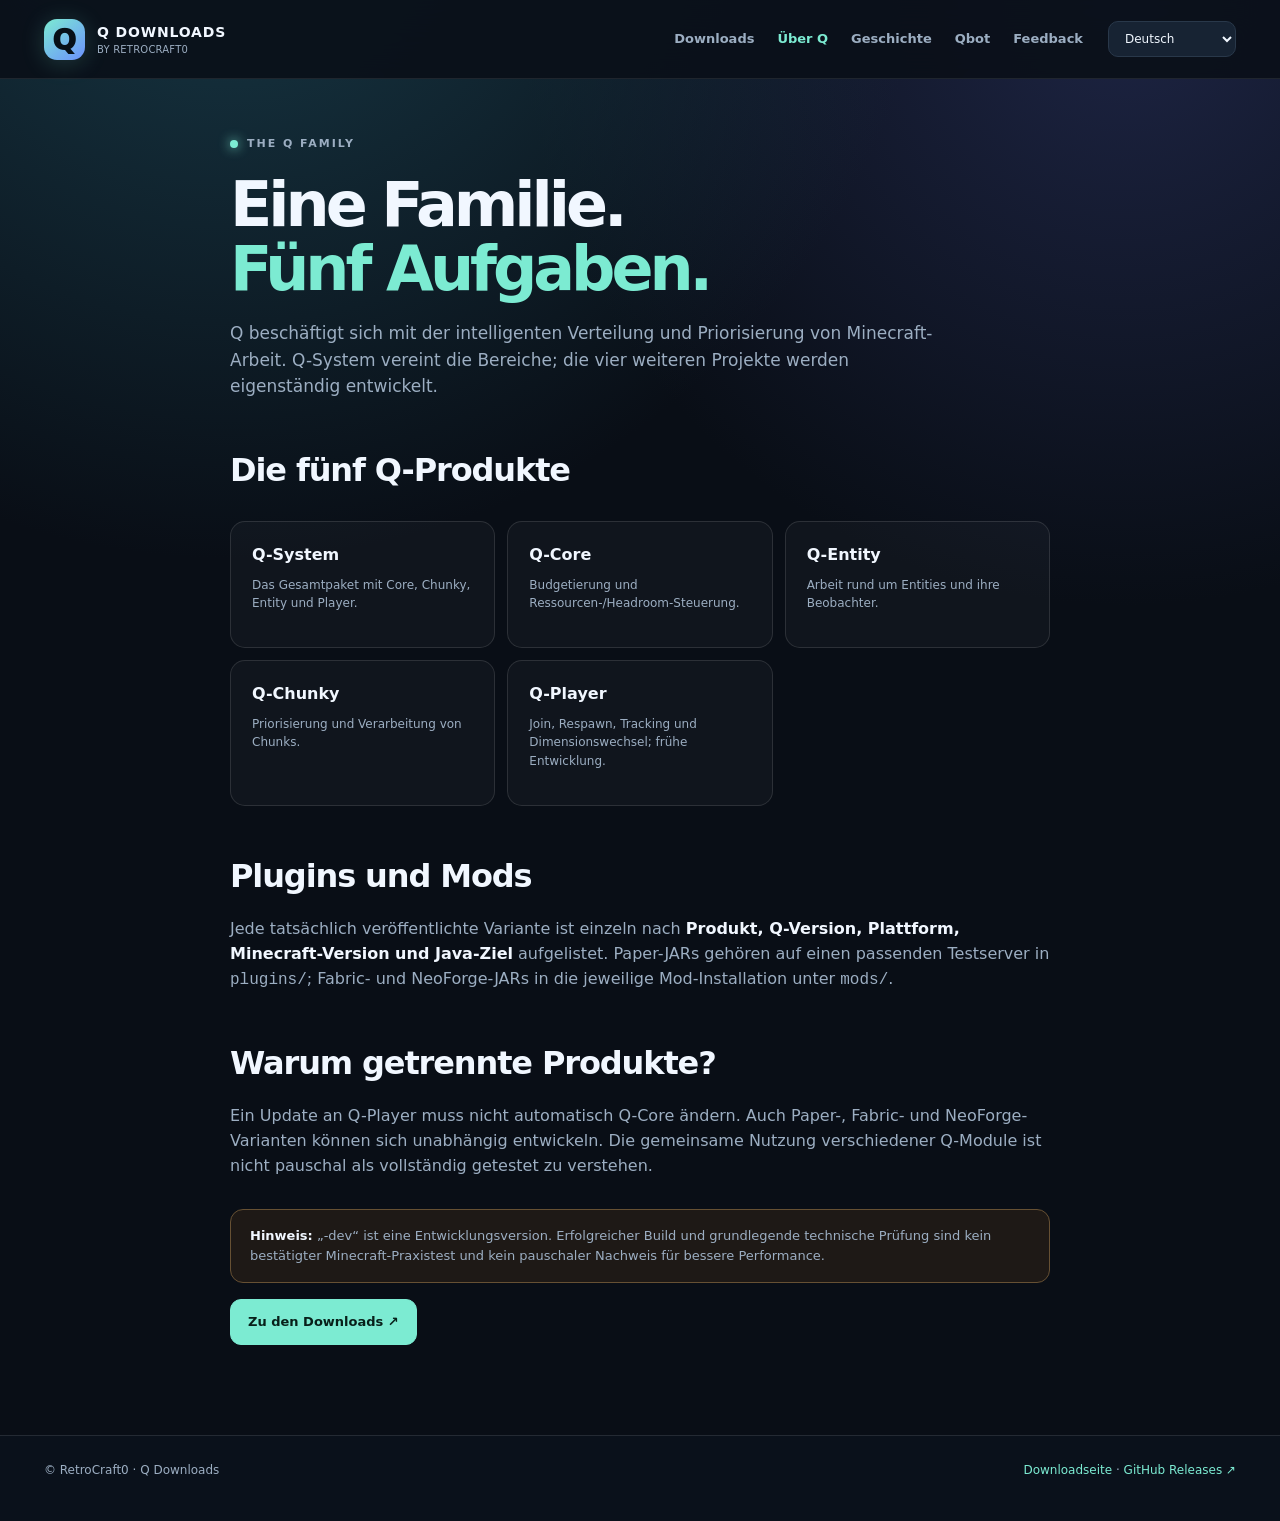
==== about.html @ 0aa8bb76 "Add redesigned about information page" ====
<!doctype html><html lang="de"><head><meta charset="utf-8"><meta name="viewport" content="width=device-width,initial-scale=1"><meta name="theme-color" content="#090e16"><title>Über Q · Q Downloads</title><link rel="stylesheet" href="./site.css"></head><body><header class="header"><div class="shell header-inner"><a class="logo" href="./"><span class="logo-mark">Q</span><span>Q DOWNLOADS<small>BY RETROCRAFT0</small></span></a><nav class="nav" aria-label="Navigation"><a href="./">Downloads</a><a href="./about.html" aria-current="page">Über Q</a><a href="./history.html">Geschichte</a><a href="./qbot.html">Qbot</a><a href="https://github.com/retrocraft0-hub/Q-Downloads/issues">Feedback</a></nav><div class="locale"><label for="locale" style="position:absolute;left:-9999px">Sprache / Language</label><select id="locale" aria-label="Sprache / Language"></select></div></div></header><main class="shell"><article class="editorial" lang="de" data-language="de"><p class="eyebrow"><span class="dot"></span>THE Q FAMILY</p><h1>Eine Familie.<br><em>Fünf Aufgaben.</em></h1><p class="lead">Q beschäftigt sich mit der intelligenten Verteilung und Priorisierung von Minecraft-Arbeit. Q-System vereint die Bereiche; die vier weiteren Projekte werden eigenständig entwickelt.</p><h2>Die fünf Q-Produkte</h2><div class="resources" style="grid-template-columns:repeat(auto-fit,minmax(230px,1fr));margin-bottom:25px"><div class="resource"><strong>Q-System</strong><p>Das Gesamtpaket mit Core, Chunky, Entity und Player.</p></div><div class="resource"><strong>Q-Core</strong><p>Budgetierung und Ressourcen-/Headroom-Steuerung.</p></div><div class="resource"><strong>Q-Entity</strong><p>Arbeit rund um Entities und ihre Beobachter.</p></div><div class="resource"><strong>Q-Chunky</strong><p>Priorisierung und Verarbeitung von Chunks.</p></div><div class="resource"><strong>Q-Player</strong><p>Join, Respawn, Tracking und Dimensionswechsel; frühe Entwicklung.</p></div></div><h2>Plugins und Mods</h2><p>Jede tatsächlich veröffentlichte Variante ist einzeln nach <strong>Produkt, Q-Version, Plattform, Minecraft-Version und Java-Ziel</strong> aufgelistet. Paper-JARs gehören auf einen passenden Testserver in <code>plugins/</code>; Fabric- und NeoForge-JARs in die jeweilige Mod-Installation unter <code>mods/</code>.</p><h2>Warum getrennte Produkte?</h2><p>Ein Update an Q-Player muss nicht automatisch Q-Core ändern. Auch Paper-, Fabric- und NeoForge-Varianten können sich unabhängig entwickeln. Die gemeinsame Nutzung verschiedener Q-Module ist nicht pauschal als vollständig getestet zu verstehen.</p><p class="notice"><strong>Hinweis:</strong> „-dev“ ist eine Entwicklungsversion. Erfolgreicher Build und grundlegende technische Prüfung sind kein bestätigter Minecraft-Praxistest und kein pauschaler Nachweis für bessere Performance.</p><p><a class="primary" href="./#products">Zu den Downloads ↗</a></p></article><article class="editorial" lang="en" data-language="en" hidden><p class="eyebrow"><span class="dot"></span>THE Q FAMILY</p><h1>One family.<br><em>Five focuses.</em></h1><p class="lead">Q explores how Minecraft work can be prioritised and distributed more efficiently. Q-System bundles the areas; the four other projects evolve independently.</p><h2>Five products</h2><div class="resources" style="grid-template-columns:repeat(auto-fit,minmax(230px,1fr));margin-bottom:25px"><div class="resource"><strong>Q-System</strong><p>The complete bundle.</p></div><div class="resource"><strong>Q-Core</strong><p>Resource budgets and headroom.</p></div><div class="resource"><strong>Q-Entity</strong><p>Entities and observers.</p></div><div class="resource"><strong>Q-Chunky</strong><p>Chunk work and prioritisation.</p></div><div class="resource"><strong>Q-Player</strong><p>Join, respawn, tracking and dimension changes; early development.</p></div></div><h2>Plugins and mods</h2><p>Each published variant has its own <strong>product, Q version, platform, Minecraft version and Java target</strong>. Put Paper builds in a matching test server's <code>plugins/</code> directory, and Fabric/NeoForge builds in <code>mods/</code> on compatible installations.</p><h2>Why separate products?</h2><p>Q-Player updates need not change Q-Core; loader targets evolve independently. Mixed-module compatibility should never be assumed to be fully tested.</p><p class="notice"><strong>Note:</strong> “-dev” means a development build. A successful build is not proof of full Minecraft testing or improved performance.</p><p><a class="primary" href="./#products">Browse downloads ↗</a></p></article></main><footer class="footer"><div class="shell footer-inner"><span>© RetroCraft0 · Q Downloads</span><span><a href="./">Downloadseite</a> · <a href="https://github.com/retrocraft0-hub/Q-Downloads/releases">GitHub Releases ↗</a></span></div></footer><script src="./i18n.js"></script><script src="./pages.js"></script></body></html>
---- site.css ----
:root{color-scheme:dark;--bg:#090e16;--surface:#111b28;--surface2:#192538;--line:#29384a;--white:#f1f7ff;--muted:#9caec2;--aqua:#7cebd2;--blue:#84b3ff;--pink:#b99cff;--radius:20px}*{box-sizing:border-box}html{scroll-behavior:smooth}body{margin:0;background:radial-gradient(circle at 18% -10%,#183b49 0,transparent 36%),radial-gradient(circle at 88% 0,#1d2443 0,transparent 32%),var(--bg);color:var(--white);font:16px/1.55 Inter,ui-sans-serif,system-ui,-apple-system,Segoe UI,sans-serif;min-height:100vh}a{color:inherit}button,select{font:inherit}button:focus-visible,a:focus-visible,select:focus-visible{outline:2px solid var(--aqua);outline-offset:4px}button{cursor:pointer}button:disabled,select:disabled{cursor:not-allowed;opacity:.48}[hidden]{display:none!important}.shell{width:min(1192px,calc(100% - 40px));margin:auto}.header{position:sticky;top:0;z-index:20;background:#0a1019e8;backdrop-filter:blur(22px);border-bottom:1px solid #ffffff16}.header-inner{display:flex;align-items:center;gap:25px;min-height:78px}.logo{font-size:14px;font-weight:850;letter-spacing:.06em;text-decoration:none;display:flex;align-items:center;gap:12px;white-space:nowrap}.logo-mark{display:grid;place-items:center;background:linear-gradient(140deg,var(--aqua),#6c91fd);color:#071018;width:41px;height:41px;border-radius:13px;font-size:28px;font-weight:950;box-shadow:0 3px 23px #75dfc633}.logo small{display:block;letter-spacing:.02em;color:var(--muted);font-weight:450;font-size:10px;line-height:1.2}.nav{display:flex;align-items:center;gap:23px;margin-left:auto}.nav a{text-decoration:none;font-size:13px;font-weight:650;color:var(--muted);transition:color .15s}.nav a:hover,.nav a[aria-current=page]{color:var(--aqua)}.locale{width:128px;flex-shrink:0}.locale select{background:#172333;border:1px solid var(--line);border-radius:10px;color:var(--white);padding:9px 12px;width:100%;font-size:12px}.hero{padding:76px 0 44px;position:relative}.eyebrow{display:inline-flex;align-items:center;gap:9px;color:var(--aqua);font-size:11px;font-weight:850;letter-spacing:.18em;text-transform:uppercase;margin:0 0 20px}.dot{height:8px;width:8px;background:var(--aqua);border-radius:50%;box-shadow:0 0 12px var(--aqua)}h1{letter-spacing:-.065em;font-weight:860;line-height:1.04;font-size:clamp(40px,6.4vw,78px);max-width:850px;margin:0 0 19px}h1 em{color:var(--aqua);font-style:normal}h2{letter-spacing:-.035em;font-size:clamp(23px,3vw,32px);margin:0}h3{letter-spacing:-.025em;margin:0}.lead{color:var(--muted);font-size:17px;max-width:720px;margin:0}.hero-actions{display:flex;gap:13px;flex-wrap:wrap;margin:29px 0 0}.primary,.secondary{display:inline-flex;justify-content:center;align-items:center;gap:8px;border-radius:11px;padding:12px 17px;text-decoration:none;font-weight:800;font-size:13px}.primary{background:var(--aqua);color:#08201a;border:1px solid var(--aqua)}.primary:hover{background:#b4ffe8}.secondary{background:#ffffff0c;border:1px solid #ffffff25;color:var(--white)}.secondary:hover{border-color:var(--aqua)}.micro{font-size:12px;color:var(--muted)}.section-head{display:flex;justify-content:space-between;align-items:end;gap:18px;margin-bottom:24px}.section-head p{font-size:14px;color:var(--muted);max-width:470px;margin:7px 0 0}.section-label{font-size:11px;letter-spacing:.15em;color:var(--aqua);font-weight:800;text-transform:uppercase;margin:0 0 9px}.products{display:grid;grid-template-columns:repeat(6,minmax(0,1fr));gap:16px}.product-card{grid-column:span 2;text-align:left;color:var(--white);border:1px solid #ffffff20;border-radius:20px;overflow:hidden;background:#101925;display:flex;flex-direction:column;padding:0;min-height:310px;transition:transform .18s,border-color .18s,box-shadow .18s}.product-card:nth-child(4),.product-card:nth-child(5){grid-column:span 3}.product-card:hover,.product-card[aria-pressed=true]{transform:translateY(-3px);border-color:var(--shade,var(--aqua));box-shadow:0 12px 40px #0005}.product-card[aria-pressed=true]{outline:2px solid var(--shade,var(--aqua));outline-offset:2px}.art{height:166px;display:flex;align-items:center;justify-content:center;position:relative;overflow:hidden;background:radial-gradient(circle at 55% 45%,color-mix(in srgb,var(--shade) 24%,transparent),transparent 54%),linear-gradient(145deg,#1c2b3c,#0c1420)}.art:before{content:'';position:absolute;width:220px;height:220px;border:1px solid color-mix(in srgb,var(--shade) 35%,transparent);border-radius:38%;transform:rotate(32deg) scale(.83)}.art:after{content:'';position:absolute;width:145px;height:145px;border:1px dashed color-mix(in srgb,var(--shade) 60%,transparent);border-radius:40%;transform:rotate(-15deg)}.symbol{color:var(--shade);font-size:78px;font-weight:250;line-height:1;z-index:1;text-shadow:0 0 38px color-mix(in srgb,var(--shade) 45%,transparent)}.art-code{position:absolute;top:12px;left:16px;font-size:10px;color:var(--shade);letter-spacing:.19em;font-weight:850}.prod-text{padding:18px 19px 21px;display:flex;flex:1;flex-direction:column}.prod-text strong{font-size:19px;letter-spacing:-.035em}.prod-text p{color:var(--muted);font-size:13px;margin:7px 0 12px;flex:1}.prod-foot{color:var(--shade);font-size:12px;font-weight:750}.system{--shade:#7cebd2}.core{--shade:#87b7ff}.entity{--shade:#bbabff}.chunky{--shade:#ffbc7c}.player{--shade:#ff8faf}.browser{padding:78px 0 44px;scroll-margin-top:95px}.browser-panel{border:1px solid #ffffff22;border-radius:22px;background:linear-gradient(155deg,#192539,#101923);padding:26px}.steps{display:grid;grid-template-columns:repeat(3,minmax(0,1fr));gap:14px;margin:23px 0 9px}.step label{display:block;font-size:12px;font-weight:800;color:var(--muted);margin:0 0 9px}.step label span{display:inline-grid;place-items:center;width:21px;height:21px;border-radius:50%;background:#30465a;color:var(--aqua);margin-right:6px}.step select{border:1px solid #46576d;width:100%;height:48px;background:#0c1623;color:var(--white);border-radius:10px;padding:0 13px}.selection{display:flex;justify-content:space-between;align-items:center;gap:12px;margin-top:15px}.selection p{color:var(--muted);font-size:12px;margin:0}.clear{background:none;color:var(--aqua);border:0;font-size:12px;font-weight:700;text-decoration:underline}.result-head{display:flex;align-items:baseline;justify-content:space-between;gap:20px;margin:30px 0 16px}.result-head span{color:var(--muted);font-size:13px}.downloads{display:grid;grid-template-columns:repeat(2,minmax(0,1fr));gap:13px}.release{background:#101a29;border:1px solid var(--line);border-radius:16px;padding:21px;min-width:0;display:flex;flex-direction:column;gap:12px}.release-head{display:flex;justify-content:space-between;align-items:center;gap:12px}.release h3{font-size:18px}.tag{border:1px solid #866940;color:#ffd6a1;background:#392b203f;border-radius:99px;padding:3px 10px;white-space:nowrap;font-size:10px;font-weight:850}.tag.stable{border-color:#407966;color:var(--aqua);background:#1a382b}.release p{margin:0;color:var(--muted);font-size:13px}.tags{display:flex;flex-wrap:wrap;gap:7px}.tags span{background:#223247;border-radius:6px;padding:5px 9px;font-size:11px;color:#cedcec}.filename{font:11px/1.5 ui-monospace,SFMono-Regular,Consolas,monospace;word-break:break-word;color:#90a6b8}.release-actions{display:flex;align-items:center;gap:10px;flex-wrap:wrap;margin-top:auto}.release-actions a{font-size:12px}.empty{border:1px dashed #3b5269;border-radius:16px;padding:36px;text-align:center;grid-column:1/-1;color:var(--muted)}.empty strong{display:block;color:var(--white);font-size:18px;margin-bottom:5px}.notice{border:1px solid #665033;border-radius:13px;background:#3023168c;padding:16px 19px;font-size:13px;color:#e7cfaa;margin:30px 0 0}.resources{display:grid;grid-template-columns:repeat(3,minmax(0,1fr));gap:12px;margin:26px 0 80px}.resource{display:block;text-decoration:none;background:#ffffff08;border:1px solid #ffffff1e;border-radius:15px;padding:21px;transition:border-color .15s}.resource:hover{border-color:var(--aqua)}.resource strong{display:block;font-size:16px}.resource p{font-size:12px;color:var(--muted);margin:8px 0 13px}.resource b{font-size:12px;color:var(--aqua)}.footer{border-top:1px solid #ffffff1b;background:#0a111b;padding:25px 0 42px;color:var(--muted);font-size:12px}.footer-inner{display:flex;gap:20px;justify-content:space-between;flex-wrap:wrap}.footer a{color:var(--aqua);text-decoration:none}.editorial{max-width:820px;margin:52px auto 90px}.editorial h1{font-size:clamp(38px,6vw,62px)}.editorial h2{margin:46px 0 13px}.editorial p,.editorial li{color:var(--muted)}.editorial strong{color:var(--white)}.timeline{border-left:2px solid #37516b;padding-left:23px}.timeline article{position:relative;margin:23px 0 35px}.timeline article:before{content:'';position:absolute;top:8px;left:-31px;width:12px;height:12px;border-radius:50%;background:var(--aqua)}.textlink{color:var(--aqua)}@media(max-width:850px){.products{grid-template-columns:repeat(2,minmax(0,1fr))}.product-card,.product-card:nth-child(4),.product-card:nth-child(5){grid-column:span 1}.header-inner{flex-wrap:wrap;padding:12px 0}.nav{gap:12px;order:3;min-width:100%;margin:0}.locale{margin-left:auto}.steps{grid-template-columns:1fr}}@media(max-width:590px){.hero{padding:44px 0 32px}.shell{width:calc(100% - 28px)}.products,.downloads,.resources{grid-template-columns:1fr}.product-card{min-height:280px}.art{height:145px}.browser{padding-top:50px}.browser-panel{padding:18px}.section-head{display:block}.hero-actions{align-items:stretch}.nav{justify-content:space-between;overflow-x:auto}.nav a{white-space:nowrap}.footer-inner{display:block}}@media(prefers-reduced-motion:reduce){*,*:before,*:after{scroll-behavior:auto!important;transition:none!important}}
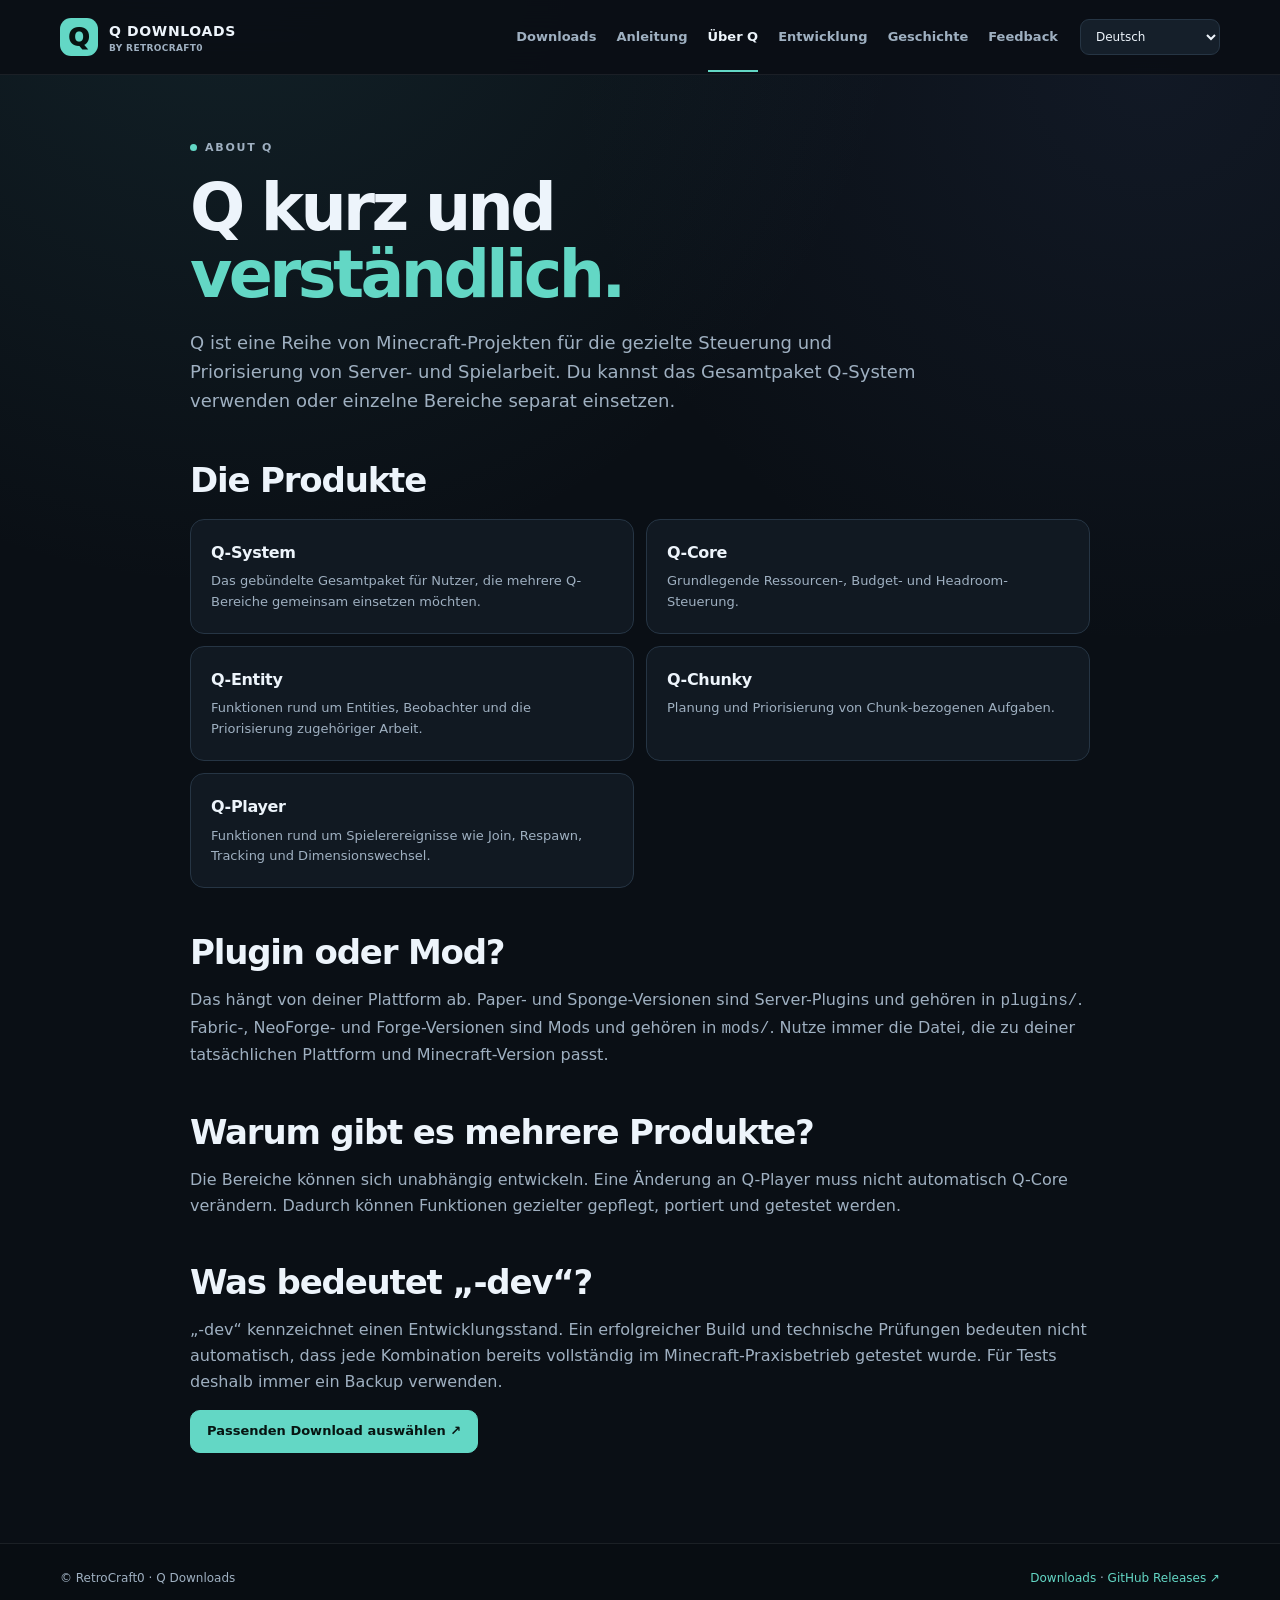
==== commit a52d170c: "Rewrite About Q page for clearer product-focused explanation" ====
--- a/about.html
+++ b/about.html
@@ -1 +1,92 @@
-<!doctype html><html lang="de"><head><meta charset="utf-8"><meta name="viewport" content="width=device-width,initial-scale=1"><meta name="theme-color" content="#090e16"><title>Über Q · Q Downloads</title><link rel="stylesheet" href="./site.css"></head><body><header class="header"><div class="shell header-inner"><a class="logo" href="./"><span class="logo-mark">Q</span><span>Q DOWNLOADS<small>BY RETROCRAFT0</small></span></a><nav class="nav" aria-label="Navigation"><a href="./">Downloads</a><a href="./about.html" aria-current="page">Über Q</a><a href="./history.html">Geschichte</a><a href="./qbot.html">Qbot</a><a href="https://github.com/retrocraft0-hub/Q-Downloads/issues">Feedback</a></nav><div class="locale"><label for="locale" style="position:absolute;left:-9999px">Sprache / Language</label><select id="locale" aria-label="Sprache / Language"></select></div></div></header><main class="shell"><article class="editorial" lang="de" data-language="de"><p class="eyebrow"><span class="dot"></span>THE Q FAMILY</p><h1>Eine Familie.<br><em>Fünf Aufgaben.</em></h1><p class="lead">Q beschäftigt sich mit der intelligenten Verteilung und Priorisierung von Minecraft-Arbeit. Q-System vereint die Bereiche; die vier weiteren Projekte werden eigenständig entwickelt.</p><h2>Die fünf Q-Produkte</h2><div class="resources" style="grid-template-columns:repeat(auto-fit,minmax(230px,1fr));margin-bottom:25px"><div class="resource"><strong>Q-System</strong><p>Das Gesamtpaket mit Core, Chunky, Entity und Player.</p></div><div class="resource"><strong>Q-Core</strong><p>Budgetierung und Ressourcen-/Headroom-Steuerung.</p></div><div class="resource"><strong>Q-Entity</strong><p>Arbeit rund um Entities und ihre Beobachter.</p></div><div class="resource"><strong>Q-Chunky</strong><p>Priorisierung und Verarbeitung von Chunks.</p></div><div class="resource"><strong>Q-Player</strong><p>Join, Respawn, Tracking und Dimensionswechsel; frühe Entwicklung.</p></div></div><h2>Plugins und Mods</h2><p>Jede tatsächlich veröffentlichte Variante ist einzeln nach <strong>Produkt, Q-Version, Plattform, Minecraft-Version und Java-Ziel</strong> aufgelistet. Paper-JARs gehören auf einen passenden Testserver in <code>plugins/</code>; Fabric- und NeoForge-JARs in die jeweilige Mod-Installation unter <code>mods/</code>.</p><h2>Warum getrennte Produkte?</h2><p>Ein Update an Q-Player muss nicht automatisch Q-Core ändern. Auch Paper-, Fabric- und NeoForge-Varianten können sich unabhängig entwickeln. Die gemeinsame Nutzung verschiedener Q-Module ist nicht pauschal als vollständig getestet zu verstehen.</p><p class="notice"><strong>Hinweis:</strong> „-dev“ ist eine Entwicklungsversion. Erfolgreicher Build und grundlegende technische Prüfung sind kein bestätigter Minecraft-Praxistest und kein pauschaler Nachweis für bessere Performance.</p><p><a class="primary" href="./#products">Zu den Downloads ↗</a></p></article><article class="editorial" lang="en" data-language="en" hidden><p class="eyebrow"><span class="dot"></span>THE Q FAMILY</p><h1>One family.<br><em>Five focuses.</em></h1><p class="lead">Q explores how Minecraft work can be prioritised and distributed more efficiently. Q-System bundles the areas; the four other projects evolve independently.</p><h2>Five products</h2><div class="resources" style="grid-template-columns:repeat(auto-fit,minmax(230px,1fr));margin-bottom:25px"><div class="resource"><strong>Q-System</strong><p>The complete bundle.</p></div><div class="resource"><strong>Q-Core</strong><p>Resource budgets and headroom.</p></div><div class="resource"><strong>Q-Entity</strong><p>Entities and observers.</p></div><div class="resource"><strong>Q-Chunky</strong><p>Chunk work and prioritisation.</p></div><div class="resource"><strong>Q-Player</strong><p>Join, respawn, tracking and dimension changes; early development.</p></div></div><h2>Plugins and mods</h2><p>Each published variant has its own <strong>product, Q version, platform, Minecraft version and Java target</strong>. Put Paper builds in a matching test server's <code>plugins/</code> directory, and Fabric/NeoForge builds in <code>mods/</code> on compatible installations.</p><h2>Why separate products?</h2><p>Q-Player updates need not change Q-Core; loader targets evolve independently. Mixed-module compatibility should never be assumed to be fully tested.</p><p class="notice"><strong>Note:</strong> “-dev” means a development build. A successful build is not proof of full Minecraft testing or improved performance.</p><p><a class="primary" href="./#products">Browse downloads ↗</a></p></article></main><footer class="footer"><div class="shell footer-inner"><span>© RetroCraft0 · Q Downloads</span><span><a href="./">Downloadseite</a> · <a href="https://github.com/retrocraft0-hub/Q-Downloads/releases">GitHub Releases ↗</a></span></div></footer><script src="./i18n.js"></script><script src="./pages.js"></script></body></html>+<!doctype html>
+<html lang="de">
+<head>
+  <meta charset="utf-8">
+  <meta name="viewport" content="width=device-width,initial-scale=1">
+  <meta name="theme-color" content="#0a0f15">
+  <meta name="description" content="Was Q ist, wofür die Q-Produkte gedacht sind und welche Plattformen unterstützt werden.">
+  <title>Über Q · Q Downloads</title>
+  <link rel="stylesheet" href="./site.css">
+</head>
+<body>
+<header class="header">
+  <div class="shell header-inner">
+    <a class="logo" href="./"><span class="logo-mark">Q</span><span>Q DOWNLOADS<small>BY RETROCRAFT0</small></span></a>
+    <nav class="nav" aria-label="Navigation">
+      <a href="./" data-nav="catalog">Downloads</a>
+      <a href="./#guide" data-nav="guide">Anleitung</a>
+      <a href="./about.html" aria-current="page" data-nav="about">Über Q</a>
+      <a href="./qbot.html" data-nav="development">Entwicklung</a>
+      <a href="./history.html" data-nav="history">Geschichte</a>
+      <a href="https://github.com/retrocraft0-hub/Q-Downloads/issues" data-nav="feedback">Feedback</a>
+    </nav>
+    <div class="locale"><label for="locale" style="position:absolute;left:-9999px">Sprache / Language</label><select id="locale" aria-label="Sprache / Language"></select></div>
+  </div>
+</header>
+
+<main class="shell">
+  <p id="translationFallback" class="notice" hidden></p>
+
+  <article class="editorial" lang="de" data-language="de">
+    <p class="eyebrow"><span class="dot"></span>ABOUT Q</p>
+    <h1>Q kurz und<br><em>verständlich.</em></h1>
+    <p class="lead">Q ist eine Reihe von Minecraft-Projekten für die gezielte Steuerung und Priorisierung von Server- und Spielarbeit. Du kannst das Gesamtpaket Q-System verwenden oder einzelne Bereiche separat einsetzen.</p>
+
+    <h2>Die Produkte</h2>
+    <div class="editorial-grid">
+      <div class="info-card"><h3>Q-System</h3><p>Das gebündelte Gesamtpaket für Nutzer, die mehrere Q-Bereiche gemeinsam einsetzen möchten.</p></div>
+      <div class="info-card"><h3>Q-Core</h3><p>Grundlegende Ressourcen-, Budget- und Headroom-Steuerung.</p></div>
+      <div class="info-card"><h3>Q-Entity</h3><p>Funktionen rund um Entities, Beobachter und die Priorisierung zugehöriger Arbeit.</p></div>
+      <div class="info-card"><h3>Q-Chunky</h3><p>Planung und Priorisierung von Chunk-bezogenen Aufgaben.</p></div>
+      <div class="info-card"><h3>Q-Player</h3><p>Funktionen rund um Spielerereignisse wie Join, Respawn, Tracking und Dimensionswechsel.</p></div>
+    </div>
+
+    <h2>Plugin oder Mod?</h2>
+    <p>Das hängt von deiner Plattform ab. Paper- und Sponge-Versionen sind Server-Plugins und gehören in <code>plugins/</code>. Fabric-, NeoForge- und Forge-Versionen sind Mods und gehören in <code>mods/</code>. Nutze immer die Datei, die zu deiner tatsächlichen Plattform und Minecraft-Version passt.</p>
+
+    <h2>Warum gibt es mehrere Produkte?</h2>
+    <p>Die Bereiche können sich unabhängig entwickeln. Eine Änderung an Q-Player muss nicht automatisch Q-Core verändern. Dadurch können Funktionen gezielter gepflegt, portiert und getestet werden.</p>
+
+    <h2>Was bedeutet „-dev“?</h2>
+    <p>„-dev“ kennzeichnet einen Entwicklungsstand. Ein erfolgreicher Build und technische Prüfungen bedeuten nicht automatisch, dass jede Kombination bereits vollständig im Minecraft-Praxisbetrieb getestet wurde. Für Tests deshalb immer ein Backup verwenden.</p>
+
+    <p><a class="primary" href="./#products">Passenden Download auswählen ↗</a></p>
+  </article>
+
+  <article class="editorial" lang="en" data-language="en" hidden>
+    <p class="eyebrow"><span class="dot"></span>ABOUT Q</p>
+    <h1>Q, explained<br><em>clearly.</em></h1>
+    <p class="lead">Q is a set of Minecraft projects focused on controlling and prioritising server and gameplay work. You can use the complete Q-System package or choose individual areas separately.</p>
+
+    <h2>The products</h2>
+    <div class="editorial-grid">
+      <div class="info-card"><h3>Q-System</h3><p>The bundled package for users who want several Q areas together.</p></div>
+      <div class="info-card"><h3>Q-Core</h3><p>Core resource, budget and headroom control.</p></div>
+      <div class="info-card"><h3>Q-Entity</h3><p>Entity, observer and related workload prioritisation.</p></div>
+      <div class="info-card"><h3>Q-Chunky</h3><p>Planning and prioritisation of chunk-related work.</p></div>
+      <div class="info-card"><h3>Q-Player</h3><p>Player-event features such as join, respawn, tracking and dimension changes.</p></div>
+    </div>
+
+    <h2>Plugin or mod?</h2>
+    <p>That depends on your platform. Paper and Sponge builds are server plugins and belong in <code>plugins/</code>. Fabric, NeoForge and Forge builds are mods and belong in <code>mods/</code>. Always use the file matching your actual platform and Minecraft version.</p>
+
+    <h2>Why separate products?</h2>
+    <p>The areas can evolve independently. A Q-Player change does not have to change Q-Core. This makes features easier to maintain, port and test individually.</p>
+
+    <h2>What does “-dev” mean?</h2>
+    <p>“-dev” marks a development build. A successful build and technical checks do not automatically mean every combination has been fully tested in live Minecraft use. Always use a backup when testing.</p>
+
+    <p><a class="primary" href="./#products">Choose a matching download ↗</a></p>
+  </article>
+</main>
+
+<footer class="footer">
+  <div class="shell footer-inner">
+    <span>© RetroCraft0 · Q Downloads</span>
+    <span><a href="./">Downloads</a> · <a href="https://github.com/retrocraft0-hub/Q-Downloads/releases">GitHub Releases ↗</a></span>
+  </div>
+</footer>
+<script src="./i18n.js"></script>
+<script src="./pages.js"></script>
+</body>
+</html>
--- a/site.css
+++ b/site.css
@@ -1 +1,291 @@
-:root{color-scheme:dark;--bg:#090e16;--surface:#111b28;--surface2:#192538;--line:#29384a;--white:#f1f7ff;--muted:#9caec2;--aqua:#7cebd2;--blue:#84b3ff;--pink:#b99cff;--radius:20px}*{box-sizing:border-box}html{scroll-behavior:smooth}body{margin:0;background:radial-gradient(circle at 18% -10%,#183b49 0,transparent 36%),radial-gradient(circle at 88% 0,#1d2443 0,transparent 32%),var(--bg);color:var(--white);font:16px/1.55 Inter,ui-sans-serif,system-ui,-apple-system,Segoe UI,sans-serif;min-height:100vh}a{color:inherit}button,select{font:inherit}button:focus-visible,a:focus-visible,select:focus-visible{outline:2px solid var(--aqua);outline-offset:4px}button{cursor:pointer}button:disabled,select:disabled{cursor:not-allowed;opacity:.48}[hidden]{display:none!important}.shell{width:min(1192px,calc(100% - 40px));margin:auto}.header{position:sticky;top:0;z-index:20;background:#0a1019e8;backdrop-filter:blur(22px);border-bottom:1px solid #ffffff16}.header-inner{display:flex;align-items:center;gap:25px;min-height:78px}.logo{font-size:14px;font-weight:850;letter-spacing:.06em;text-decoration:none;display:flex;align-items:center;gap:12px;white-space:nowrap}.logo-mark{display:grid;place-items:center;background:linear-gradient(140deg,var(--aqua),#6c91fd);color:#071018;width:41px;height:41px;border-radius:13px;font-size:28px;font-weight:950;box-shadow:0 3px 23px #75dfc633}.logo small{display:block;letter-spacing:.02em;color:var(--muted);font-weight:450;font-size:10px;line-height:1.2}.nav{display:flex;align-items:center;gap:23px;margin-left:auto}.nav a{text-decoration:none;font-size:13px;font-weight:650;color:var(--muted);transition:color .15s}.nav a:hover,.nav a[aria-current=page]{color:var(--aqua)}.locale{width:128px;flex-shrink:0}.locale select{background:#172333;border:1px solid var(--line);border-radius:10px;color:var(--white);padding:9px 12px;width:100%;font-size:12px}.hero{padding:76px 0 44px;position:relative}.eyebrow{display:inline-flex;align-items:center;gap:9px;color:var(--aqua);font-size:11px;font-weight:850;letter-spacing:.18em;text-transform:uppercase;margin:0 0 20px}.dot{height:8px;width:8px;background:var(--aqua);border-radius:50%;box-shadow:0 0 12px var(--aqua)}h1{letter-spacing:-.065em;font-weight:860;line-height:1.04;font-size:clamp(40px,6.4vw,78px);max-width:850px;margin:0 0 19px}h1 em{color:var(--aqua);font-style:normal}h2{letter-spacing:-.035em;font-size:clamp(23px,3vw,32px);margin:0}h3{letter-spacing:-.025em;margin:0}.lead{color:var(--muted);font-size:17px;max-width:720px;margin:0}.hero-actions{display:flex;gap:13px;flex-wrap:wrap;margin:29px 0 0}.primary,.secondary{display:inline-flex;justify-content:center;align-items:center;gap:8px;border-radius:11px;padding:12px 17px;text-decoration:none;font-weight:800;font-size:13px}.primary{background:var(--aqua);color:#08201a;border:1px solid var(--aqua)}.primary:hover{background:#b4ffe8}.secondary{background:#ffffff0c;border:1px solid #ffffff25;color:var(--white)}.secondary:hover{border-color:var(--aqua)}.micro{font-size:12px;color:var(--muted)}.section-head{display:flex;justify-content:space-between;align-items:end;gap:18px;margin-bottom:24px}.section-head p{font-size:14px;color:var(--muted);max-width:470px;margin:7px 0 0}.section-label{font-size:11px;letter-spacing:.15em;color:var(--aqua);font-weight:800;text-transform:uppercase;margin:0 0 9px}.products{display:grid;grid-template-columns:repeat(6,minmax(0,1fr));gap:16px}.product-card{grid-column:span 2;text-align:left;color:var(--white);border:1px solid #ffffff20;border-radius:20px;overflow:hidden;background:#101925;display:flex;flex-direction:column;padding:0;min-height:310px;transition:transform .18s,border-color .18s,box-shadow .18s}.product-card:nth-child(4),.product-card:nth-child(5){grid-column:span 3}.product-card:hover,.product-card[aria-pressed=true]{transform:translateY(-3px);border-color:var(--shade,var(--aqua));box-shadow:0 12px 40px #0005}.product-card[aria-pressed=true]{outline:2px solid var(--shade,var(--aqua));outline-offset:2px}.art{height:166px;display:flex;align-items:center;justify-content:center;position:relative;overflow:hidden;background:radial-gradient(circle at 55% 45%,color-mix(in srgb,var(--shade) 24%,transparent),transparent 54%),linear-gradient(145deg,#1c2b3c,#0c1420)}.art:before{content:'';position:absolute;width:220px;height:220px;border:1px solid color-mix(in srgb,var(--shade) 35%,transparent);border-radius:38%;transform:rotate(32deg) scale(.83)}.art:after{content:'';position:absolute;width:145px;height:145px;border:1px dashed color-mix(in srgb,var(--shade) 60%,transparent);border-radius:40%;transform:rotate(-15deg)}.symbol{color:var(--shade);font-size:78px;font-weight:250;line-height:1;z-index:1;text-shadow:0 0 38px color-mix(in srgb,var(--shade) 45%,transparent)}.art-code{position:absolute;top:12px;left:16px;font-size:10px;color:var(--shade);letter-spacing:.19em;font-weight:850}.prod-text{padding:18px 19px 21px;display:flex;flex:1;flex-direction:column}.prod-text strong{font-size:19px;letter-spacing:-.035em}.prod-text p{color:var(--muted);font-size:13px;margin:7px 0 12px;flex:1}.prod-foot{color:var(--shade);font-size:12px;font-weight:750}.system{--shade:#7cebd2}.core{--shade:#87b7ff}.entity{--shade:#bbabff}.chunky{--shade:#ffbc7c}.player{--shade:#ff8faf}.browser{padding:78px 0 44px;scroll-margin-top:95px}.browser-panel{border:1px solid #ffffff22;border-radius:22px;background:linear-gradient(155deg,#192539,#101923);padding:26px}.steps{display:grid;grid-template-columns:repeat(3,minmax(0,1fr));gap:14px;margin:23px 0 9px}.step label{display:block;font-size:12px;font-weight:800;color:var(--muted);margin:0 0 9px}.step label span{display:inline-grid;place-items:center;width:21px;height:21px;border-radius:50%;background:#30465a;color:var(--aqua);margin-right:6px}.step select{border:1px solid #46576d;width:100%;height:48px;background:#0c1623;color:var(--white);border-radius:10px;padding:0 13px}.selection{display:flex;justify-content:space-between;align-items:center;gap:12px;margin-top:15px}.selection p{color:var(--muted);font-size:12px;margin:0}.clear{background:none;color:var(--aqua);border:0;font-size:12px;font-weight:700;text-decoration:underline}.result-head{display:flex;align-items:baseline;justify-content:space-between;gap:20px;margin:30px 0 16px}.result-head span{color:var(--muted);font-size:13px}.downloads{display:grid;grid-template-columns:repeat(2,minmax(0,1fr));gap:13px}.release{background:#101a29;border:1px solid var(--line);border-radius:16px;padding:21px;min-width:0;display:flex;flex-direction:column;gap:12px}.release-head{display:flex;justify-content:space-between;align-items:center;gap:12px}.release h3{font-size:18px}.tag{border:1px solid #866940;color:#ffd6a1;background:#392b203f;border-radius:99px;padding:3px 10px;white-space:nowrap;font-size:10px;font-weight:850}.tag.stable{border-color:#407966;color:var(--aqua);background:#1a382b}.release p{margin:0;color:var(--muted);font-size:13px}.tags{display:flex;flex-wrap:wrap;gap:7px}.tags span{background:#223247;border-radius:6px;padding:5px 9px;font-size:11px;color:#cedcec}.filename{font:11px/1.5 ui-monospace,SFMono-Regular,Consolas,monospace;word-break:break-word;color:#90a6b8}.release-actions{display:flex;align-items:center;gap:10px;flex-wrap:wrap;margin-top:auto}.release-actions a{font-size:12px}.empty{border:1px dashed #3b5269;border-radius:16px;padding:36px;text-align:center;grid-column:1/-1;color:var(--muted)}.empty strong{display:block;color:var(--white);font-size:18px;margin-bottom:5px}.notice{border:1px solid #665033;border-radius:13px;background:#3023168c;padding:16px 19px;font-size:13px;color:#e7cfaa;margin:30px 0 0}.resources{display:grid;grid-template-columns:repeat(3,minmax(0,1fr));gap:12px;margin:26px 0 80px}.resource{display:block;text-decoration:none;background:#ffffff08;border:1px solid #ffffff1e;border-radius:15px;padding:21px;transition:border-color .15s}.resource:hover{border-color:var(--aqua)}.resource strong{display:block;font-size:16px}.resource p{font-size:12px;color:var(--muted);margin:8px 0 13px}.resource b{font-size:12px;color:var(--aqua)}.footer{border-top:1px solid #ffffff1b;background:#0a111b;padding:25px 0 42px;color:var(--muted);font-size:12px}.footer-inner{display:flex;gap:20px;justify-content:space-between;flex-wrap:wrap}.footer a{color:var(--aqua);text-decoration:none}.editorial{max-width:820px;margin:52px auto 90px}.editorial h1{font-size:clamp(38px,6vw,62px)}.editorial h2{margin:46px 0 13px}.editorial p,.editorial li{color:var(--muted)}.editorial strong{color:var(--white)}.timeline{border-left:2px solid #37516b;padding-left:23px}.timeline article{position:relative;margin:23px 0 35px}.timeline article:before{content:'';position:absolute;top:8px;left:-31px;width:12px;height:12px;border-radius:50%;background:var(--aqua)}.textlink{color:var(--aqua)}@media(max-width:850px){.products{grid-template-columns:repeat(2,minmax(0,1fr))}.product-card,.product-card:nth-child(4),.product-card:nth-child(5){grid-column:span 1}.header-inner{flex-wrap:wrap;padding:12px 0}.nav{gap:12px;order:3;min-width:100%;margin:0}.locale{margin-left:auto}.steps{grid-template-columns:1fr}}@media(max-width:590px){.hero{padding:44px 0 32px}.shell{width:calc(100% - 28px)}.products,.downloads,.resources{grid-template-columns:1fr}.product-card{min-height:280px}.art{height:145px}.browser{padding-top:50px}.browser-panel{padding:18px}.section-head{display:block}.hero-actions{align-items:stretch}.nav{justify-content:space-between;overflow-x:auto}.nav a{white-space:nowrap}.footer-inner{display:block}}@media(prefers-reduced-motion:reduce){*,*:before,*:after{scroll-behavior:auto!important;transition:none!important}}+:root{
+  color-scheme:dark;
+  --bg:#0a0f15;
+  --bg-soft:#0d141c;
+  --surface:#111922;
+  --surface-2:#151f2a;
+  --surface-3:#1a2633;
+  --line:#263544;
+  --line-soft:#1e2a36;
+  --text:#edf4fb;
+  --muted:#9fb0c1;
+  --accent:#63d7c5;
+  --accent-2:#82aef8;
+  --warn:#efc47c;
+  --good:#79dfb5;
+  --radius:16px;
+  --shadow:0 18px 55px rgba(0,0,0,.26);
+}
+*{box-sizing:border-box}
+html{scroll-behavior:smooth}
+body{
+  margin:0;
+  min-height:100vh;
+  background:
+    radial-gradient(circle at 18% -6%,rgba(62,135,145,.16),transparent 34%),
+    radial-gradient(circle at 90% 4%,rgba(71,96,155,.12),transparent 30%),
+    var(--bg);
+  color:var(--text);
+  font:16px/1.6 Inter,ui-sans-serif,system-ui,-apple-system,BlinkMacSystemFont,"Segoe UI",sans-serif;
+}
+a{color:inherit}
+button,input,select{font:inherit}
+button{cursor:pointer}
+button:disabled,select:disabled{cursor:not-allowed;opacity:.48}
+button:focus-visible,a:focus-visible,input:focus-visible,select:focus-visible{
+  outline:2px solid var(--accent);
+  outline-offset:3px;
+}
+[hidden]{display:none!important}
+.shell{width:min(1160px,calc(100% - 40px));margin:auto}
+
+.header{
+  position:sticky;
+  top:0;
+  z-index:30;
+  background:rgba(10,15,21,.92);
+  backdrop-filter:blur(18px);
+  border-bottom:1px solid rgba(255,255,255,.07);
+}
+.header-inner{min-height:74px;display:flex;align-items:center;gap:22px}
+.logo{
+  display:flex;align-items:center;gap:11px;text-decoration:none;
+  font-weight:850;font-size:14px;letter-spacing:.045em;white-space:nowrap;
+}
+.logo-mark{
+  display:grid;place-items:center;width:38px;height:38px;border-radius:11px;
+  background:var(--accent);color:#071311;font-size:25px;font-weight:950;
+}
+.logo small{display:block;font-size:9px;line-height:1.2;color:var(--muted);font-weight:550;letter-spacing:.04em}
+.nav{display:flex;align-items:center;gap:20px;margin-left:auto}
+.nav a{
+  text-decoration:none;color:var(--muted);font-size:13px;font-weight:680;
+  border-bottom:2px solid transparent;padding:25px 0 22px;
+}
+.nav a:hover,.nav a[aria-current=page]{color:var(--text);border-bottom-color:var(--accent)}
+.locale{width:140px;flex:0 0 auto}
+.locale select{
+  width:100%;background:var(--surface-2);border:1px solid var(--line);
+  color:var(--text);padding:9px 11px;border-radius:9px;font-size:12px;
+}
+
+.hero{padding:76px 0 50px;max-width:940px}
+.eyebrow{
+  display:inline-flex;align-items:center;gap:8px;margin:0 0 19px;
+  color:var(--accent);font-size:11px;font-weight:850;letter-spacing:.16em;text-transform:uppercase;
+}
+.dot{width:7px;height:7px;border-radius:99px;background:var(--accent)}
+h1{
+  max-width:900px;margin:0 0 20px;
+  font-size:clamp(42px,6vw,74px);line-height:1.03;letter-spacing:-.055em;font-weight:860;
+}
+h1 em{font-style:normal;color:var(--accent)}
+h2{margin:0;font-size:clamp(25px,3vw,34px);line-height:1.12;letter-spacing:-.035em}
+h3{margin:0;letter-spacing:-.02em}
+.lead{max-width:760px;margin:0;color:var(--muted);font-size:18px}
+.hero-actions{display:flex;gap:11px;flex-wrap:wrap;margin-top:28px}
+
+.primary,.secondary{
+  display:inline-flex;align-items:center;justify-content:center;gap:8px;
+  min-height:43px;padding:10px 16px;border-radius:10px;
+  text-decoration:none;font-weight:800;font-size:13px;
+}
+.primary{background:var(--accent);color:#071512;border:1px solid var(--accent)}
+.primary:hover{background:#8ee6d8}
+.secondary{background:transparent;color:var(--text);border:1px solid var(--line)}
+.secondary:hover{border-color:#557185;background:rgba(255,255,255,.03)}
+.textlink{color:var(--accent)}
+.micro{font-size:12px;color:var(--muted)}
+
+.status-strip{
+  display:flex;gap:10px;flex-wrap:wrap;margin:0 0 52px;
+}
+.status-pill{
+  display:inline-flex;align-items:center;gap:7px;padding:8px 11px;border-radius:999px;
+  border:1px solid var(--line);background:rgba(255,255,255,.025);font-size:12px;color:var(--muted);
+}
+.status-pill b{color:var(--text);font-weight:750}
+.status-pill .mini-dot{width:6px;height:6px;border-radius:50%;background:var(--good)}
+
+.section-block{padding:62px 0;scroll-margin-top:92px}
+.section-block.compact{padding-top:32px}
+.section-head{display:flex;justify-content:space-between;align-items:end;gap:22px;margin-bottom:25px}
+.section-head p{max-width:590px;margin:8px 0 0;color:var(--muted);font-size:14px}
+.section-label{
+  margin:0 0 8px;color:var(--accent);font-size:11px;font-weight:850;
+  letter-spacing:.15em;text-transform:uppercase;
+}
+
+.guide-grid{display:grid;grid-template-columns:repeat(3,minmax(0,1fr));gap:14px}
+.guide-step{
+  min-height:190px;padding:23px;border:1px solid var(--line);border-radius:var(--radius);
+  background:linear-gradient(145deg,var(--surface-2),var(--surface));
+}
+.guide-no{
+  display:grid;place-items:center;width:33px;height:33px;border-radius:10px;
+  background:rgba(99,215,197,.12);border:1px solid rgba(99,215,197,.28);
+  color:var(--accent);font-weight:900;font-size:13px;margin-bottom:30px;
+}
+.guide-step h3{font-size:18px;margin-bottom:8px}
+.guide-step p{margin:0;color:var(--muted);font-size:13px}
+
+.platform-grid{display:grid;grid-template-columns:repeat(3,minmax(0,1fr));gap:12px;margin-top:18px}
+.platform-card{
+  border:1px solid var(--line-soft);border-radius:13px;padding:17px;background:rgba(255,255,255,.018);
+}
+.platform-card strong{display:block;font-size:14px;margin-bottom:4px}
+.platform-card span{display:block;color:var(--muted);font-size:12px}
+
+.products{display:grid;grid-template-columns:repeat(5,minmax(0,1fr));gap:12px}
+.product-card{
+  --shade:var(--accent);
+  min-width:0;text-align:left;color:var(--text);border:1px solid var(--line);
+  border-radius:var(--radius);overflow:hidden;background:var(--surface);
+  display:flex;flex-direction:column;padding:0;min-height:290px;
+  transition:transform .15s,border-color .15s,background .15s;
+}
+.product-card:hover,.product-card[aria-pressed=true]{
+  transform:translateY(-2px);border-color:#4e687a;background:var(--surface-2)
+}
+.product-card[aria-pressed=true]{box-shadow:0 0 0 2px rgba(99,215,197,.16)}
+.art{height:135px;position:relative;overflow:hidden;background:#101820}
+.product-thumb{width:100%;height:100%;object-fit:cover;display:block;opacity:.86;filter:saturate(.76) contrast(.98);transition:opacity .15s,transform .2s}
+.product-card:hover .product-thumb{opacity:1;transform:scale(1.025)}
+.art-code{
+  position:absolute;left:12px;top:11px;z-index:3;padding:4px 7px;border-radius:6px;
+  background:rgba(7,12,18,.76);border:1px solid rgba(255,255,255,.12);
+  color:#c9d6e1;font-size:9px;font-weight:800;letter-spacing:.13em;
+}
+.prod-text{padding:17px;display:flex;flex:1;flex-direction:column}
+.prod-text strong{font-size:18px;letter-spacing:-.025em}
+.prod-description{display:block;color:var(--muted);font-size:12px;margin:7px 0 14px;flex:1}
+.prod-foot{font-size:11px;font-weight:780;color:var(--accent)}
+.system,.core,.entity,.chunky,.player{--shade:var(--accent)}
+
+.browser{padding:70px 0 32px;scroll-margin-top:92px}
+.browser-panel{
+  padding:24px;border:1px solid var(--line);border-radius:var(--radius);
+  background:var(--surface);
+}
+.steps{display:grid;grid-template-columns:repeat(3,minmax(0,1fr));gap:13px}
+.step label{display:block;margin-bottom:8px;color:var(--muted);font-size:12px;font-weight:800}
+.step label span:first-child{
+  display:inline-grid;place-items:center;width:22px;height:22px;margin-right:6px;
+  border-radius:7px;background:#20303c;color:var(--accent)
+}
+.step select{
+  width:100%;height:48px;padding:0 12px;border-radius:9px;
+  border:1px solid #3a4d5e;background:#0c131b;color:var(--text)
+}
+.selection{display:flex;align-items:center;justify-content:space-between;gap:12px;margin-top:15px}
+.selection p{margin:0;color:var(--muted);font-size:12px}
+.clear{border:0;background:none;color:var(--accent);font-size:12px;font-weight:800;text-decoration:underline}
+
+.result-head{display:flex;align-items:baseline;justify-content:space-between;gap:18px;margin:28px 0 14px}
+.result-head span{color:var(--muted);font-size:13px}
+.downloads{display:grid;grid-template-columns:repeat(2,minmax(0,1fr));gap:12px}
+.release{
+  min-width:0;padding:20px;border:1px solid var(--line);border-radius:14px;
+  background:var(--surface);display:flex;flex-direction:column;gap:11px;
+}
+.release-head{display:flex;justify-content:space-between;align-items:center;gap:12px}
+.release h3{font-size:17px}
+.release p{margin:0;color:var(--muted);font-size:13px}
+.tag{
+  padding:3px 9px;border-radius:999px;border:1px solid #6d573b;
+  color:#eed2a6;background:#2b2218;font-size:10px;font-weight:850;white-space:nowrap
+}
+.tag.stable{border-color:#3d725f;color:#9ce7c9;background:#11281f}
+.tags{display:flex;gap:6px;flex-wrap:wrap}
+.tags span{padding:4px 8px;border-radius:6px;background:#1a2733;color:#c6d2de;font-size:10px}
+.filename{font:11px/1.5 ui-monospace,SFMono-Regular,Consolas,monospace;color:#8fa2b2;word-break:break-word}
+.release-actions{display:flex;gap:9px;flex-wrap:wrap;margin-top:auto}
+.release-actions a{font-size:12px}
+.empty{
+  grid-column:1/-1;padding:34px;text-align:center;border:1px dashed #3a4f61;
+  border-radius:14px;color:var(--muted)
+}
+.empty strong{display:block;color:var(--text);font-size:17px;margin-bottom:5px}
+
+.search-zone{padding:62px 0 25px;scroll-margin-top:92px}
+.search-panel{padding:22px;border:1px solid var(--line);background:var(--surface);border-radius:var(--radius)}
+.search-panel label{display:block;margin-bottom:9px;color:var(--muted);font-size:12px;font-weight:800}
+.search-line{display:flex;gap:9px}
+.search-line input{
+  flex:1;min-width:0;padding:12px 14px;border-radius:9px;border:1px solid #3a4e5f;
+  background:#0c131b;color:var(--text);outline:none
+}
+.search-line input:focus{border-color:var(--accent)}
+.search-quick{display:flex;align-items:center;gap:7px;flex-wrap:wrap;margin-top:11px}
+.quick{
+  padding:5px 10px;border-radius:999px;background:transparent;border:1px solid var(--line);
+  color:#c7d5df;font-size:11px
+}
+.quick:hover{border-color:#547083}
+
+.notice{
+  margin:28px 0 0;padding:15px 17px;border:1px solid #5a4931;border-radius:12px;
+  background:#221b13;color:#d8c39d;font-size:13px
+}
+
+.resources{display:grid;grid-template-columns:repeat(3,minmax(0,1fr));gap:12px;margin:24px 0 74px}
+.resource{
+  display:block;padding:20px;border:1px solid var(--line);border-radius:14px;
+  background:var(--surface);text-decoration:none
+}
+.resource:hover{border-color:#4f697b;background:var(--surface-2)}
+.resource strong{display:block;font-size:16px}
+.resource p{margin:7px 0 12px;color:var(--muted);font-size:12px}
+.resource b{font-size:12px;color:var(--accent)}
+
+.footer{margin-top:30px;padding:25px 0 38px;border-top:1px solid rgba(255,255,255,.08);background:#080d12;color:var(--muted);font-size:12px}
+.footer-inner{display:flex;justify-content:space-between;gap:20px;flex-wrap:wrap}
+.footer a{color:var(--accent);text-decoration:none}
+
+.editorial{max-width:900px;margin:58px auto 90px}
+.editorial h1{font-size:clamp(40px,6vw,65px)}
+.editorial h2{margin:45px 0 12px}
+.editorial p,.editorial li{color:var(--muted)}
+.editorial strong{color:var(--text)}
+.editorial-grid{display:grid;grid-template-columns:repeat(2,minmax(0,1fr));gap:12px;margin:20px 0 35px}
+.info-card{padding:20px;border:1px solid var(--line);border-radius:14px;background:var(--surface)}
+.info-card h3{font-size:16px;margin-bottom:6px}
+.info-card p{font-size:13px;margin:0}
+.timeline{border-left:1px solid #334755;padding-left:25px}
+.timeline article{position:relative;margin:24px 0 34px}
+.timeline article:before{
+  content:"";position:absolute;left:-30px;top:8px;width:9px;height:9px;border-radius:50%;background:var(--accent)
+}
+
+@media(max-width:980px){
+  .products{grid-template-columns:repeat(3,minmax(0,1fr))}
+  .guide-grid,.platform-grid{grid-template-columns:1fr}
+}
+@media(max-width:850px){
+  .header-inner{flex-wrap:wrap;padding:10px 0}
+  .nav{order:3;width:100%;margin:0;overflow-x:auto;gap:16px}
+  .nav a{padding:8px 0 10px;white-space:nowrap}
+  .locale{margin-left:auto}
+  .steps{grid-template-columns:1fr}
+  .products{grid-template-columns:repeat(2,minmax(0,1fr))}
+}
+@media(max-width:590px){
+  .shell{width:calc(100% - 28px)}
+  .hero{padding:48px 0 34px}
+  .lead{font-size:16px}
+  .section-block,.search-zone{padding-top:46px}
+  .products,.downloads,.resources,.editorial-grid{grid-template-columns:1fr}
+  .art{height:145px}
+  .browser{padding-top:48px}
+  .browser-panel,.search-panel{padding:17px}
+  .section-head{display:block}
+  .hero-actions{align-items:stretch}
+  .hero-actions a{flex:1 1 100%}
+  .selection{align-items:flex-start;flex-direction:column}
+  .search-line{flex-wrap:wrap}
+  .search-line input,.search-line button{width:100%}
+  .footer-inner{display:block}
+}
+@media(prefers-reduced-motion:reduce){
+  *,*:before,*:after{scroll-behavior:auto!important;transition:none!important}
+}
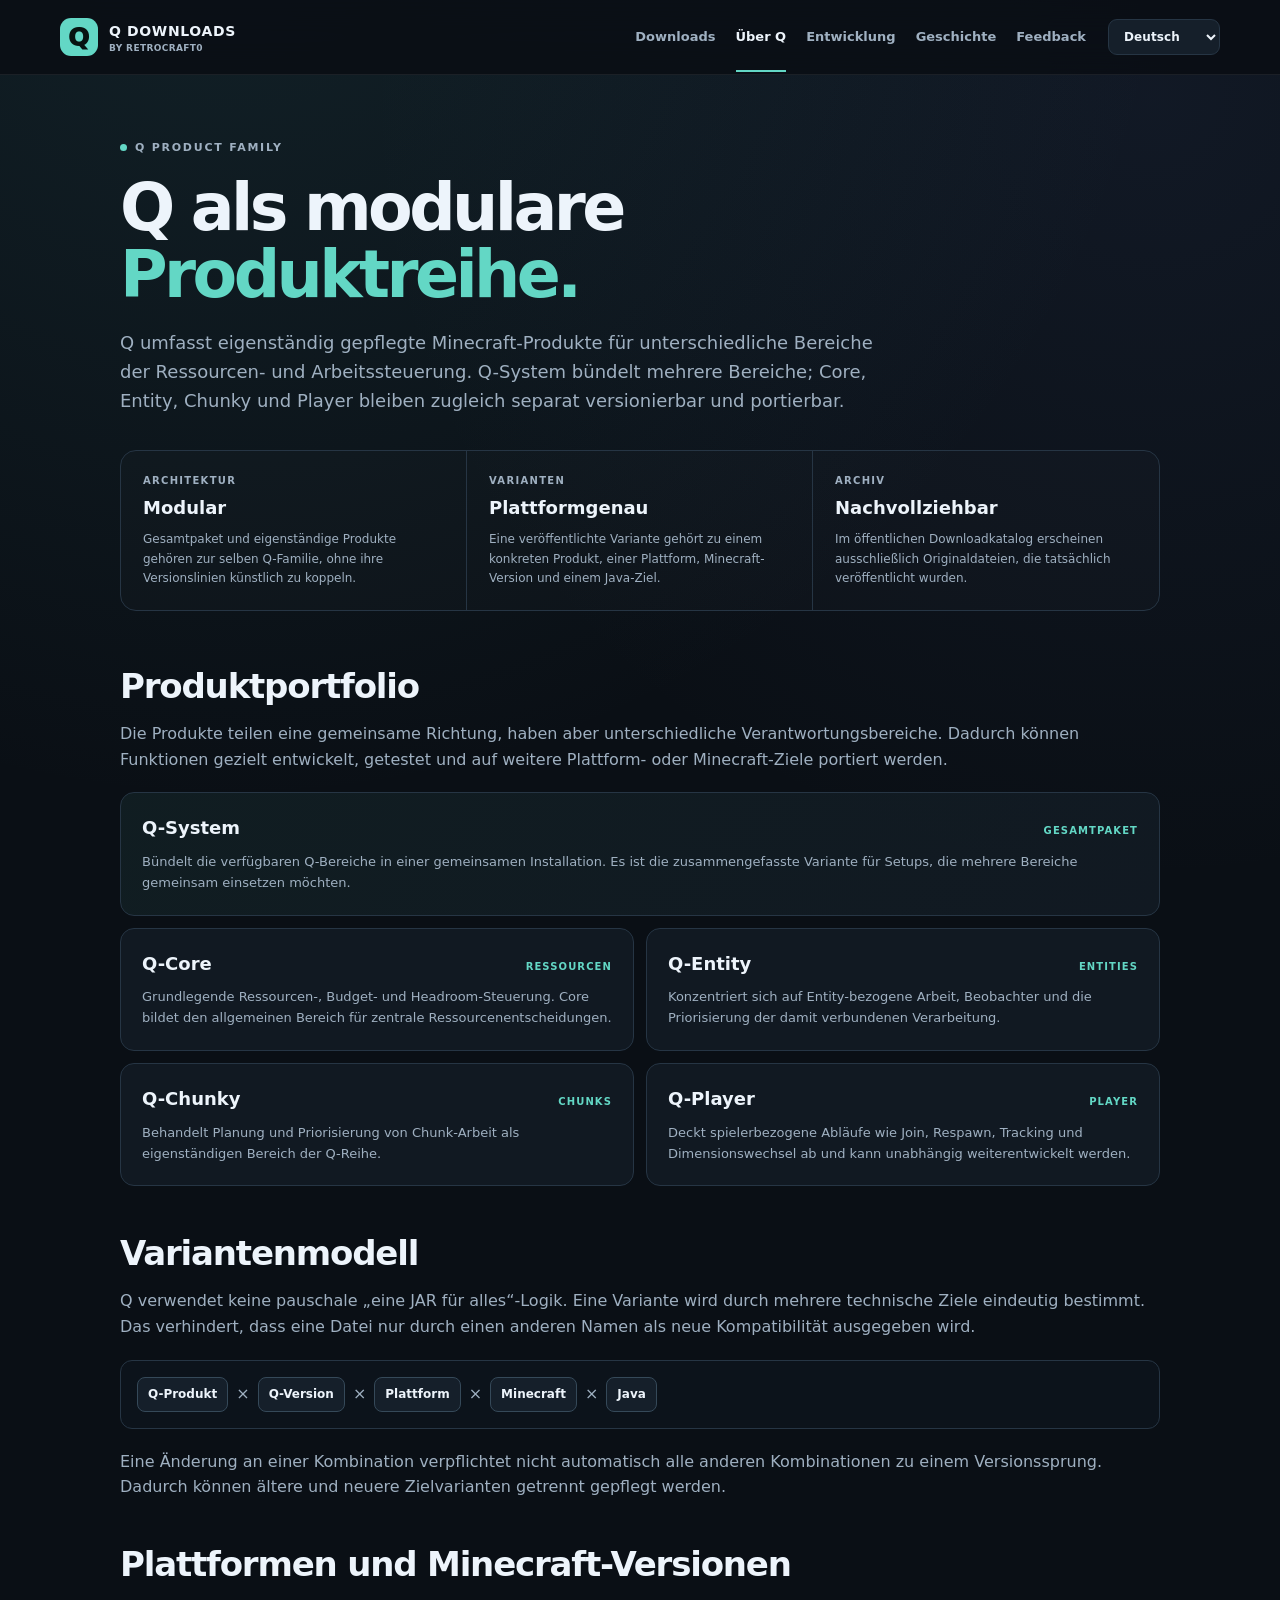
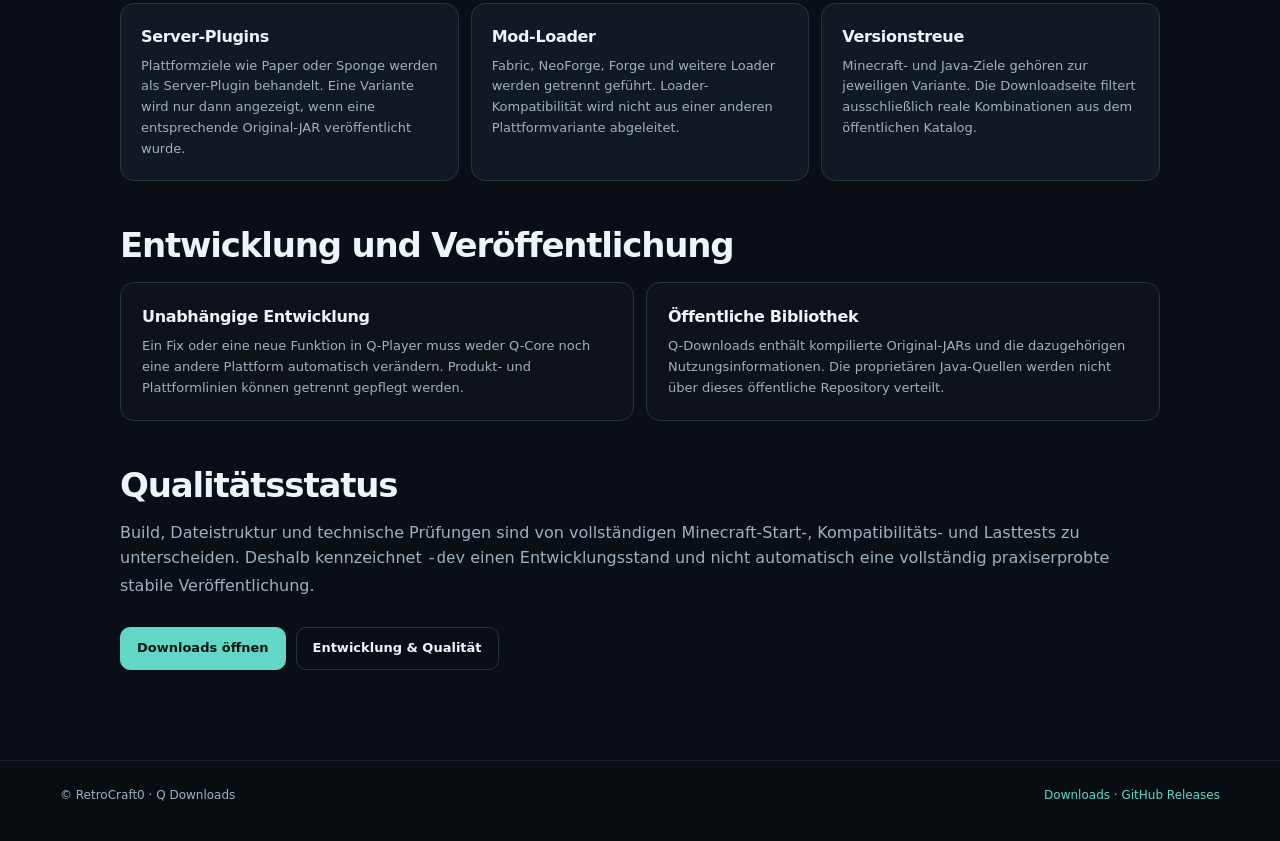
==== commit 43685caa: "Expand About Q into a professional product and architecture overview" ====
--- a/about.html
+++ b/about.html
@@ -4,89 +4,103 @@
   <meta charset="utf-8">
   <meta name="viewport" content="width=device-width,initial-scale=1">
   <meta name="theme-color" content="#0a0f15">
-  <meta name="description" content="Was Q ist, wofür die Q-Produkte gedacht sind und welche Plattformen unterstützt werden.">
+  <meta name="description" content="Q Produktarchitektur, Variantenmodell, Plattformen und Veröffentlichungsprinzipien.">
   <title>Über Q · Q Downloads</title>
   <link rel="stylesheet" href="./site.css">
 </head>
 <body>
-<header class="header">
-  <div class="shell header-inner">
-    <a class="logo" href="./"><span class="logo-mark">Q</span><span>Q DOWNLOADS<small>BY RETROCRAFT0</small></span></a>
-    <nav class="nav" aria-label="Navigation">
-      <a href="./" data-nav="catalog">Downloads</a>
-      <a href="./#guide" data-nav="guide">Anleitung</a>
-      <a href="./about.html" aria-current="page" data-nav="about">Über Q</a>
-      <a href="./qbot.html" data-nav="development">Entwicklung</a>
-      <a href="./history.html" data-nav="history">Geschichte</a>
-      <a href="https://github.com/retrocraft0-hub/Q-Downloads/issues" data-nav="feedback">Feedback</a>
-    </nav>
-    <div class="locale"><label for="locale" style="position:absolute;left:-9999px">Sprache / Language</label><select id="locale" aria-label="Sprache / Language"></select></div>
-  </div>
-</header>
+<header class="header"><div class="shell header-inner"><a class="logo" href="./"><span class="logo-mark">Q</span><span>Q DOWNLOADS<small>BY RETROCRAFT0</small></span></a><nav class="nav" aria-label="Navigation"><a href="./" data-nav="catalog">Downloads</a><a href="./about.html" aria-current="page" data-nav="about">Über Q</a><a href="./qbot.html" data-nav="development">Entwicklung</a><a href="./history.html" data-nav="history">Geschichte</a><a href="https://github.com/retrocraft0-hub/Q-Downloads/issues" data-nav="feedback">Feedback</a></nav><div class="locale"><label for="locale" class="sr-only">Sprache / Language</label><select id="locale" aria-label="Sprache / Language"></select></div></div></header>
 
 <main class="shell">
-  <p id="translationFallback" class="notice" hidden></p>
+<article class="editorial editorial-wide" lang="de" data-language="de">
+  <p class="eyebrow"><span class="dot"></span>Q PRODUCT FAMILY</p>
+  <h1>Q als modulare<br><em>Produktreihe.</em></h1>
+  <p class="lead">Q umfasst eigenständig gepflegte Minecraft-Produkte für unterschiedliche Bereiche der Ressourcen- und Arbeitssteuerung. Q-System bündelt mehrere Bereiche; Core, Entity, Chunky und Player bleiben zugleich separat versionierbar und portierbar.</p>
 
-  <article class="editorial" lang="de" data-language="de">
-    <p class="eyebrow"><span class="dot"></span>ABOUT Q</p>
-    <h1>Q kurz und<br><em>verständlich.</em></h1>
-    <p class="lead">Q ist eine Reihe von Minecraft-Projekten für die gezielte Steuerung und Priorisierung von Server- und Spielarbeit. Du kannst das Gesamtpaket Q-System verwenden oder einzelne Bereiche separat einsetzen.</p>
+  <section class="about-summary">
+    <div><span>ARCHITEKTUR</span><strong>Modular</strong><p>Gesamtpaket und eigenständige Produkte gehören zur selben Q-Familie, ohne ihre Versionslinien künstlich zu koppeln.</p></div>
+    <div><span>VARIANTEN</span><strong>Plattformgenau</strong><p>Eine veröffentlichte Variante gehört zu einem konkreten Produkt, einer Plattform, Minecraft-Version und einem Java-Ziel.</p></div>
+    <div><span>ARCHIV</span><strong>Nachvollziehbar</strong><p>Im öffentlichen Downloadkatalog erscheinen ausschließlich Originaldateien, die tatsächlich veröffentlicht wurden.</p></div>
+  </section>
 
-    <h2>Die Produkte</h2>
-    <div class="editorial-grid">
-      <div class="info-card"><h3>Q-System</h3><p>Das gebündelte Gesamtpaket für Nutzer, die mehrere Q-Bereiche gemeinsam einsetzen möchten.</p></div>
-      <div class="info-card"><h3>Q-Core</h3><p>Grundlegende Ressourcen-, Budget- und Headroom-Steuerung.</p></div>
-      <div class="info-card"><h3>Q-Entity</h3><p>Funktionen rund um Entities, Beobachter und die Priorisierung zugehöriger Arbeit.</p></div>
-      <div class="info-card"><h3>Q-Chunky</h3><p>Planung und Priorisierung von Chunk-bezogenen Aufgaben.</p></div>
-      <div class="info-card"><h3>Q-Player</h3><p>Funktionen rund um Spielerereignisse wie Join, Respawn, Tracking und Dimensionswechsel.</p></div>
-    </div>
+  <h2>Produktportfolio</h2>
+  <p>Die Produkte teilen eine gemeinsame Richtung, haben aber unterschiedliche Verantwortungsbereiche. Dadurch können Funktionen gezielt entwickelt, getestet und auf weitere Plattform- oder Minecraft-Ziele portiert werden.</p>
+  <div class="portfolio-grid">
+    <article class="portfolio-card featured"><div class="portfolio-head"><span>Q-System</span><b>Gesamtpaket</b></div><p>Bündelt die verfügbaren Q-Bereiche in einer gemeinsamen Installation. Es ist die zusammengefasste Variante für Setups, die mehrere Bereiche gemeinsam einsetzen möchten.</p></article>
+    <article class="portfolio-card"><div class="portfolio-head"><span>Q-Core</span><b>Ressourcen</b></div><p>Grundlegende Ressourcen-, Budget- und Headroom-Steuerung. Core bildet den allgemeinen Bereich für zentrale Ressourcenentscheidungen.</p></article>
+    <article class="portfolio-card"><div class="portfolio-head"><span>Q-Entity</span><b>Entities</b></div><p>Konzentriert sich auf Entity-bezogene Arbeit, Beobachter und die Priorisierung der damit verbundenen Verarbeitung.</p></article>
+    <article class="portfolio-card"><div class="portfolio-head"><span>Q-Chunky</span><b>Chunks</b></div><p>Behandelt Planung und Priorisierung von Chunk-Arbeit als eigenständigen Bereich der Q-Reihe.</p></article>
+    <article class="portfolio-card"><div class="portfolio-head"><span>Q-Player</span><b>Player</b></div><p>Deckt spielerbezogene Abläufe wie Join, Respawn, Tracking und Dimensionswechsel ab und kann unabhängig weiterentwickelt werden.</p></article>
+  </div>
 
-    <h2>Plugin oder Mod?</h2>
-    <p>Das hängt von deiner Plattform ab. Paper- und Sponge-Versionen sind Server-Plugins und gehören in <code>plugins/</code>. Fabric-, NeoForge- und Forge-Versionen sind Mods und gehören in <code>mods/</code>. Nutze immer die Datei, die zu deiner tatsächlichen Plattform und Minecraft-Version passt.</p>
+  <h2>Variantenmodell</h2>
+  <p>Q verwendet keine pauschale „eine JAR für alles“-Logik. Eine Variante wird durch mehrere technische Ziele eindeutig bestimmt. Das verhindert, dass eine Datei nur durch einen anderen Namen als neue Kompatibilität ausgegeben wird.</p>
+  <div class="variant-formula" aria-label="Variantenmodell"><span>Q-Produkt</span><i>×</i><span>Q-Version</span><i>×</i><span>Plattform</span><i>×</i><span>Minecraft</span><i>×</i><span>Java</span></div>
+  <p>Eine Änderung an einer Kombination verpflichtet nicht automatisch alle anderen Kombinationen zu einem Versionssprung. Dadurch können ältere und neuere Zielvarianten getrennt gepflegt werden.</p>
 
-    <h2>Warum gibt es mehrere Produkte?</h2>
-    <p>Die Bereiche können sich unabhängig entwickeln. Eine Änderung an Q-Player muss nicht automatisch Q-Core verändern. Dadurch können Funktionen gezielter gepflegt, portiert und getestet werden.</p>
+  <h2>Plattformen und Minecraft-Versionen</h2>
+  <div class="editorial-grid three">
+    <div class="info-card"><h3>Server-Plugins</h3><p>Plattformziele wie Paper oder Sponge werden als Server-Plugin behandelt. Eine Variante wird nur dann angezeigt, wenn eine entsprechende Original-JAR veröffentlicht wurde.</p></div>
+    <div class="info-card"><h3>Mod-Loader</h3><p>Fabric, NeoForge, Forge und weitere Loader werden getrennt geführt. Loader-Kompatibilität wird nicht aus einer anderen Plattformvariante abgeleitet.</p></div>
+    <div class="info-card"><h3>Versionstreue</h3><p>Minecraft- und Java-Ziele gehören zur jeweiligen Variante. Die Downloadseite filtert ausschließlich reale Kombinationen aus dem öffentlichen Katalog.</p></div>
+  </div>
 
-    <h2>Was bedeutet „-dev“?</h2>
-    <p>„-dev“ kennzeichnet einen Entwicklungsstand. Ein erfolgreicher Build und technische Prüfungen bedeuten nicht automatisch, dass jede Kombination bereits vollständig im Minecraft-Praxisbetrieb getestet wurde. Für Tests deshalb immer ein Backup verwenden.</p>
+  <h2>Entwicklung und Veröffentlichung</h2>
+  <div class="split-section">
+    <div><h3>Unabhängige Entwicklung</h3><p>Ein Fix oder eine neue Funktion in Q-Player muss weder Q-Core noch eine andere Plattform automatisch verändern. Produkt- und Plattformlinien können getrennt gepflegt werden.</p></div>
+    <div><h3>Öffentliche Bibliothek</h3><p>Q-Downloads enthält kompilierte Original-JARs und die dazugehörigen Nutzungsinformationen. Die proprietären Java-Quellen werden nicht über dieses öffentliche Repository verteilt.</p></div>
+  </div>
 
-    <p><a class="primary" href="./#products">Passenden Download auswählen ↗</a></p>
-  </article>
+  <h2>Qualitätsstatus</h2>
+  <p>Build, Dateistruktur und technische Prüfungen sind von vollständigen Minecraft-Start-, Kompatibilitäts- und Lasttests zu unterscheiden. Deshalb kennzeichnet <code>-dev</code> einen Entwicklungsstand und nicht automatisch eine vollständig praxiserprobte stabile Veröffentlichung.</p>
+  <div class="about-cta"><a class="primary" href="./#products">Downloads öffnen</a><a class="secondary" href="./qbot.html">Entwicklung & Qualität</a></div>
+</article>
 
-  <article class="editorial" lang="en" data-language="en" hidden>
-    <p class="eyebrow"><span class="dot"></span>ABOUT Q</p>
-    <h1>Q, explained<br><em>clearly.</em></h1>
-    <p class="lead">Q is a set of Minecraft projects focused on controlling and prioritising server and gameplay work. You can use the complete Q-System package or choose individual areas separately.</p>
+<article class="editorial editorial-wide" lang="en" data-language="en" hidden>
+  <p class="eyebrow"><span class="dot"></span>Q PRODUCT FAMILY</p>
+  <h1>Q as a modular<br><em>product family.</em></h1>
+  <p class="lead">Q consists of independently maintained Minecraft products for different areas of resource and workload control. Q-System combines several areas while Core, Entity, Chunky and Player remain independently versioned and portable.</p>
 
-    <h2>The products</h2>
-    <div class="editorial-grid">
-      <div class="info-card"><h3>Q-System</h3><p>The bundled package for users who want several Q areas together.</p></div>
-      <div class="info-card"><h3>Q-Core</h3><p>Core resource, budget and headroom control.</p></div>
-      <div class="info-card"><h3>Q-Entity</h3><p>Entity, observer and related workload prioritisation.</p></div>
-      <div class="info-card"><h3>Q-Chunky</h3><p>Planning and prioritisation of chunk-related work.</p></div>
-      <div class="info-card"><h3>Q-Player</h3><p>Player-event features such as join, respawn, tracking and dimension changes.</p></div>
-    </div>
+  <section class="about-summary">
+    <div><span>ARCHITECTURE</span><strong>Modular</strong><p>A combined package and independent products share one family without forcing their versions to move together.</p></div>
+    <div><span>VARIANTS</span><strong>Target-specific</strong><p>A published variant belongs to a concrete product, platform, Minecraft version and Java target.</p></div>
+    <div><span>ARCHIVE</span><strong>Traceable</strong><p>The public catalogue lists only original files that were actually published.</p></div>
+  </section>
 
-    <h2>Plugin or mod?</h2>
-    <p>That depends on your platform. Paper and Sponge builds are server plugins and belong in <code>plugins/</code>. Fabric, NeoForge and Forge builds are mods and belong in <code>mods/</code>. Always use the file matching your actual platform and Minecraft version.</p>
+  <h2>Product portfolio</h2>
+  <p>The products share a common direction but have different responsibilities, allowing features to be developed, tested and ported independently.</p>
+  <div class="portfolio-grid">
+    <article class="portfolio-card featured"><div class="portfolio-head"><span>Q-System</span><b>Combined</b></div><p>Combines the available Q areas into one installation for setups that want several areas together.</p></article>
+    <article class="portfolio-card"><div class="portfolio-head"><span>Q-Core</span><b>Resources</b></div><p>Core resource, budget and headroom control for general resource decisions.</p></article>
+    <article class="portfolio-card"><div class="portfolio-head"><span>Q-Entity</span><b>Entities</b></div><p>Focuses on entity-related workloads, observers and related prioritisation.</p></article>
+    <article class="portfolio-card"><div class="portfolio-head"><span>Q-Chunky</span><b>Chunks</b></div><p>Handles planning and prioritisation of chunk-related work as an independent Q area.</p></article>
+    <article class="portfolio-card"><div class="portfolio-head"><span>Q-Player</span><b>Player</b></div><p>Covers player-related work such as join, respawn, tracking and dimension changes.</p></article>
+  </div>
 
-    <h2>Why separate products?</h2>
-    <p>The areas can evolve independently. A Q-Player change does not have to change Q-Core. This makes features easier to maintain, port and test individually.</p>
+  <h2>Variant model</h2>
+  <p>Q does not use a blanket “one JAR for everything” model. Each variant is tied to several technical targets so compatibility is not simulated by simply renaming another build.</p>
+  <div class="variant-formula"><span>Q product</span><i>×</i><span>Q version</span><i>×</i><span>Platform</span><i>×</i><span>Minecraft</span><i>×</i><span>Java</span></div>
+  <p>A change in one combination does not force every other combination to change version. Older and newer target lines can therefore be maintained separately.</p>
 
-    <h2>What does “-dev” mean?</h2>
-    <p>“-dev” marks a development build. A successful build and technical checks do not automatically mean every combination has been fully tested in live Minecraft use. Always use a backup when testing.</p>
+  <h2>Platforms and Minecraft versions</h2>
+  <div class="editorial-grid three">
+    <div class="info-card"><h3>Server plugins</h3><p>Targets such as Paper or Sponge are treated as server plugins and only appear when a matching original JAR has been published.</p></div>
+    <div class="info-card"><h3>Mod loaders</h3><p>Fabric, NeoForge, Forge and other loaders are tracked separately. Loader compatibility is not inferred from another platform build.</p></div>
+    <div class="info-card"><h3>Exact targets</h3><p>Minecraft and Java targets belong to the variant. The download page filters only real combinations from the public catalogue.</p></div>
+  </div>
 
-    <p><a class="primary" href="./#products">Choose a matching download ↗</a></p>
-  </article>
+  <h2>Development and publication</h2>
+  <div class="split-section">
+    <div><h3>Independent development</h3><p>A Q-Player fix does not automatically require Q-Core or another platform to change. Product and platform lines can evolve separately.</p></div>
+    <div><h3>Public library</h3><p>Q-Downloads contains compiled original JARs and usage information. Proprietary Java sources are not distributed through this public repository.</p></div>
+  </div>
+
+  <h2>Quality status</h2>
+  <p>Build checks and file validation are different from complete Minecraft startup, compatibility and load testing. A <code>-dev</code> suffix therefore marks a development state rather than an automatically production-proven stable release.</p>
+  <div class="about-cta"><a class="primary" href="./#products">Open downloads</a><a class="secondary" href="./qbot.html">Development & quality</a></div>
+</article>
 </main>
 
-<footer class="footer">
-  <div class="shell footer-inner">
-    <span>© RetroCraft0 · Q Downloads</span>
-    <span><a href="./">Downloads</a> · <a href="https://github.com/retrocraft0-hub/Q-Downloads/releases">GitHub Releases ↗</a></span>
-  </div>
-</footer>
-<script src="./i18n.js"></script>
-<script src="./pages.js"></script>
-</body>
-</html>
+<footer class="footer"><div class="shell footer-inner"><span>© RetroCraft0 · Q Downloads</span><span><a href="./">Downloads</a> · <a href="https://github.com/retrocraft0-hub/Q-Downloads/releases">GitHub Releases</a></span></div></footer>
+<script src="./i18n.js"></script><script src="./pages.js"></script>
+</body></html>
--- a/site.css
+++ b/site.css
@@ -289,3 +289,49 @@
 @media(prefers-reduced-motion:reduce){
   *,*:before,*:after{scroll-behavior:auto!important;transition:none!important}
 }
+
+/* 2026-10-05 professional refinement */
+.sr-only{position:absolute!important;width:1px!important;height:1px!important;padding:0!important;margin:-1px!important;overflow:hidden!important;clip:rect(0,0,0,0)!important;white-space:nowrap!important;border:0!important}
+.hero{padding-bottom:64px}
+.section-block:first-of-type{padding-top:58px}
+.product-card .art-code{display:none}
+.product-thumb{opacity:.92!important;filter:saturate(.82) contrast(1.02)!important}
+.step label .plain-label{display:inline!important;width:auto!important;height:auto!important;margin:0!important;padding:0!important;border-radius:0!important;background:none!important;color:var(--text)!important}
+.center-action{text-align:center;margin:20px 0}
+.notice{border-left-width:2px}
+.related{padding-top:54px}
+.locale{width:112px}
+.locale select{font-weight:650;letter-spacing:.01em}
+.editorial-wide{max-width:1040px}
+.about-summary{display:grid;grid-template-columns:repeat(3,minmax(0,1fr));margin:34px 0 56px;border:1px solid var(--line);border-radius:16px;overflow:hidden;background:rgba(255,255,255,.012)}
+.about-summary>div{padding:22px;border-right:1px solid var(--line)}
+.about-summary>div:last-child{border-right:0}
+.about-summary span{display:block;color:var(--muted);font-size:10px;font-weight:800;letter-spacing:.13em}
+.about-summary strong{display:block;margin:5px 0 8px;font-size:18px}
+.about-summary p{margin:0;font-size:12px}
+.portfolio-grid{display:grid;grid-template-columns:repeat(2,minmax(0,1fr));gap:12px;margin:20px 0 48px}
+.portfolio-card{padding:21px;border:1px solid var(--line);border-radius:14px;background:var(--surface)}
+.portfolio-card.featured{grid-column:1/-1;background:linear-gradient(135deg,rgba(99,215,197,.07),var(--surface))}
+.portfolio-card p{margin:9px 0 0;font-size:13px}
+.portfolio-head{display:flex;justify-content:space-between;gap:16px;align-items:baseline}
+.portfolio-head span{font-size:18px;font-weight:800;color:var(--text)}
+.portfolio-head b{font-size:10px;letter-spacing:.11em;text-transform:uppercase;color:var(--accent)}
+.variant-formula{display:flex;align-items:center;flex-wrap:wrap;gap:8px;margin:20px 0;padding:16px;border:1px solid var(--line);border-radius:12px;background:#0c131b}
+.variant-formula span{padding:7px 10px;border:1px solid #354959;border-radius:8px;background:var(--surface-2);color:var(--text);font-size:12px;font-weight:700}
+.variant-formula i{font-style:normal;color:var(--muted)}
+.editorial-grid.three{grid-template-columns:repeat(3,minmax(0,1fr))}
+.split-section{display:grid;grid-template-columns:repeat(2,minmax(0,1fr));gap:12px;margin:18px 0 42px}
+.split-section>div{padding:21px;border:1px solid var(--line);border-radius:14px;background:rgba(255,255,255,.016)}
+.split-section h3{font-size:16px;margin-bottom:7px}
+.split-section p{margin:0;font-size:13px}
+.about-cta{display:flex;gap:10px;flex-wrap:wrap;margin-top:28px}
+@media(max-width:850px){
+  .about-summary,.editorial-grid.three{grid-template-columns:1fr}
+  .about-summary>div{border-right:0;border-bottom:1px solid var(--line)}
+  .about-summary>div:last-child{border-bottom:0}
+  .portfolio-grid,.split-section{grid-template-columns:1fr}
+  .portfolio-card.featured{grid-column:auto}
+}
+@media(max-width:590px){
+  .locale{width:90px}
+}
